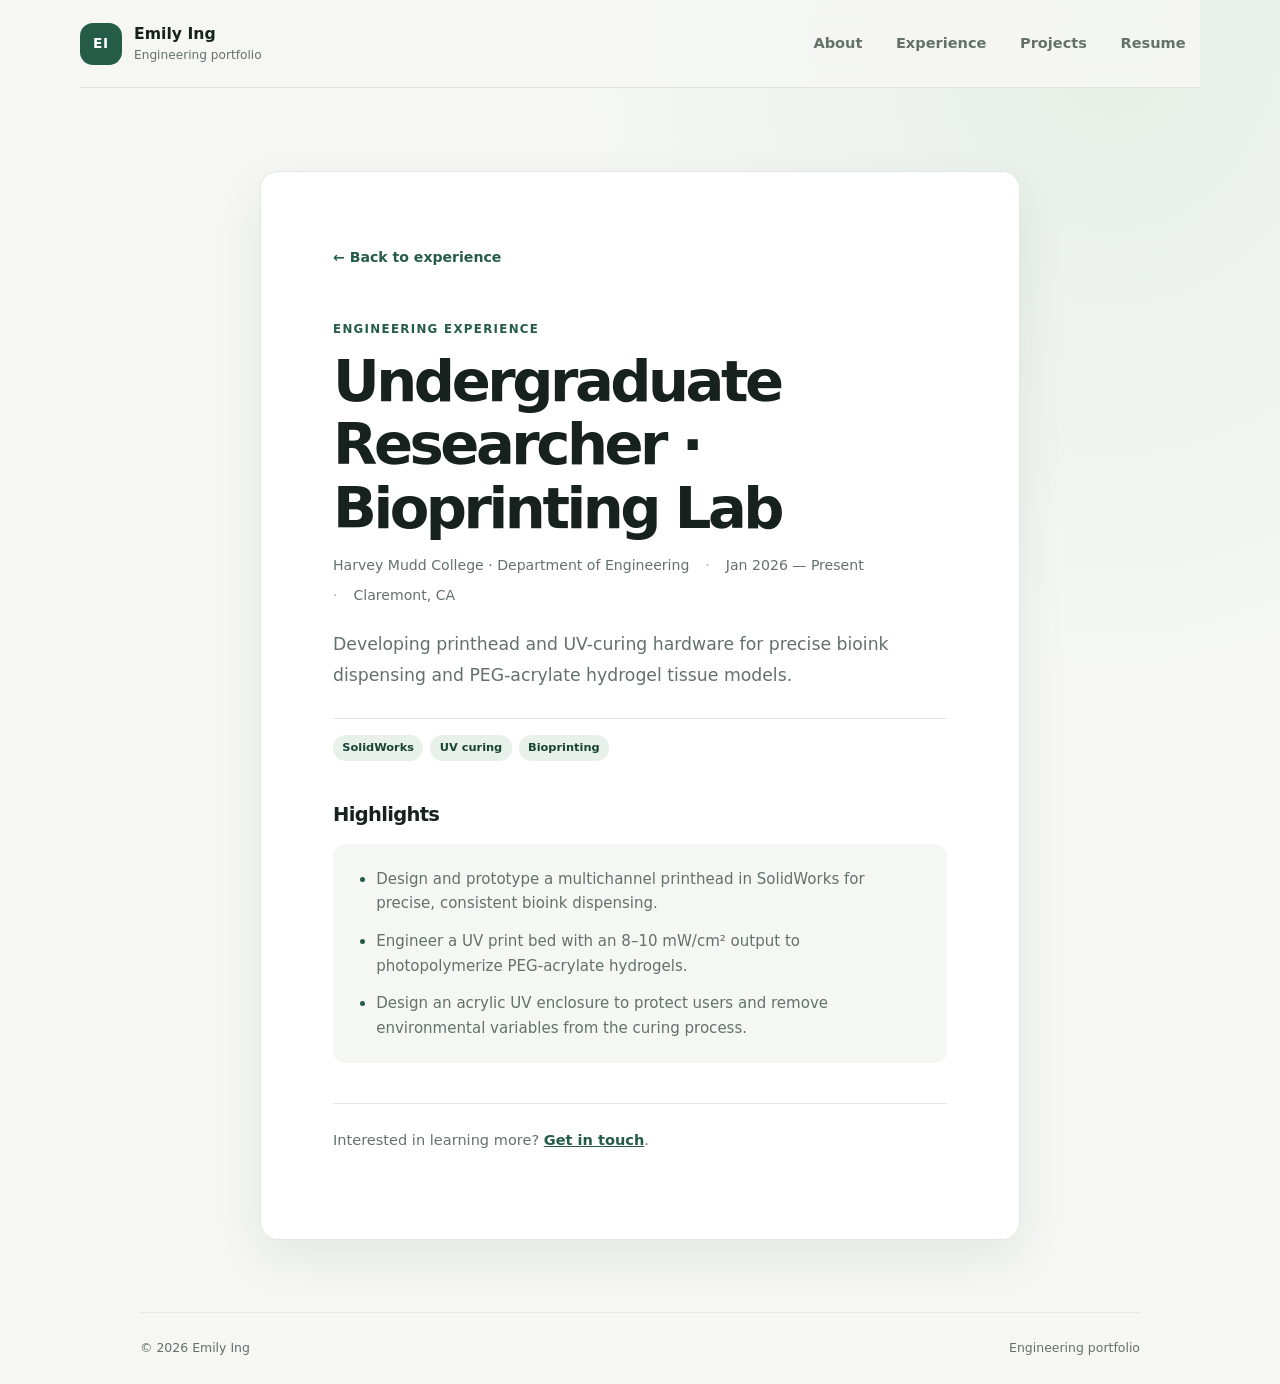
==== experience/bioprinting-research.html @ 5436297a "Add public engineering portfolio and detail pages Co-authored-by: Copilot <223556219+Copilot@users.n" ====
<!doctype html>
<html lang="en">
  <head>
    <meta charset="utf-8">
    <meta name="viewport" content="width=device-width, initial-scale=1">
    <meta name="description" content="Bioprinting research on multichannel printheads, UV curing, and hydrogel tissue models.">
    <meta name="theme-color" content="#f6f7f4">
    <title>Undergraduate Researcher, Bioprinting Lab | Emily Ing</title>
    <link rel="stylesheet" href="../styles.css">
    <link rel="stylesheet" href="../detail.css">
    <script src="../detail.js" defer></script>
  </head>
  <body data-detail-id="bioprinting-research">
    <a class="skip-link" href="#main">Skip to content</a>
    <header class="site-header">
      <a class="brand" href="../index.html#about" aria-label="Emily Ing, About"><span class="brand-mark" aria-hidden="true">EI</span><span class="brand-copy"><strong>Emily Ing</strong><span>Engineering portfolio</span></span></a>
      <nav class="section-nav" aria-label="Portfolio sections"><a class="nav-link" href="../index.html#about">About</a><a class="nav-link" href="../index.html#experience">Experience</a><a class="nav-link" href="../index.html#projects">Projects</a><a class="nav-link" href="../index.html#resume">Resume</a></nav>
    </header>
    <main id="main" class="page-shell content-panel">
      <article class="detail-panel">
        <a class="back-link" data-detail-back href="../index.html#experience">← Back to experience</a>
        <p class="eyebrow" data-detail-category>Engineering experience</p><h1 data-detail-title>Experience details</h1>
        <div class="detail-meta"><span data-detail-organization></span><span data-detail-date></span><span data-detail-location></span></div>
        <p class="detail-summary" data-detail-summary></p><div class="focus-tags detail-tags" data-detail-tags aria-label="Areas of work"></div>
        <section><h2>Highlights</h2><ul class="detail-highlights" data-detail-highlights></ul></section>
        <p class="detail-contact">Interested in learning more? <a href="mailto:jeing@g.hmc.edu">Get in touch</a>.</p>
      </article>
      <p data-detail-error hidden>Sorry, this portfolio page could not be found. <a href="../index.html">Return to the portfolio</a>.</p>
    </main>
    <footer class="site-footer"><span>© <span id="year">2026</span> Emily Ing</span><span>Engineering portfolio</span></footer>
  </body>
</html>
---- styles.css ----
:root {
  color-scheme: light;
  --ink: #17211d;
  --muted: #64716b;
  --paper: #f6f7f4;
  --surface: #ffffff;
  --line: #e2e8e3;
  --green: #245c48;
  --green-dark: #174433;
  --mint: #e7f0e9;
  --amber: #d89656;
  --shadow: 0 18px 48px rgba(27, 55, 42, 0.08);
  font-family: Inter, ui-sans-serif, system-ui, -apple-system, BlinkMacSystemFont, "Segoe UI", sans-serif;
}

* {
  box-sizing: border-box;
}

html {
  min-width: 320px;
  background: var(--paper);
  scroll-behavior: smooth;
}

body {
  min-width: 320px;
  margin: 0;
  color: var(--ink);
  background:
    radial-gradient(ellipse at 87% 2%, rgba(226, 237, 227, 0.8), transparent 34rem),
    var(--paper);
  font-size: 16px;
  line-height: 1.65;
}

a {
  color: inherit;
}

a:focus-visible {
  outline: 3px solid var(--amber);
  outline-offset: 4px;
  border-radius: 4px;
}

.skip-link {
  position: absolute;
  z-index: 3;
  top: 0.75rem;
  left: 0.75rem;
  padding: 0.65rem 1rem;
  transform: translateY(-160%);
  border-radius: 0.5rem;
  color: white;
  background: var(--green-dark);
}

.skip-link:focus {
  transform: translateY(0);
}

.site-header {
  position: sticky;
  z-index: 2;
  top: 0;
  display: flex;
  width: min(1120px, calc(100% - 48px));
  min-height: 88px;
  margin: 0 auto;
  align-items: center;
  justify-content: space-between;
  gap: 2rem;
  border-bottom: 1px solid rgba(218, 227, 219, 0.8);
  background: rgba(246, 247, 244, 0.92);
  backdrop-filter: blur(14px);
}

.brand {
  display: inline-flex;
  align-items: center;
  gap: 0.75rem;
  text-decoration: none;
}

.brand-mark {
  display: grid;
  width: 42px;
  height: 42px;
  place-items: center;
  border-radius: 13px;
  color: white;
  background: var(--green);
  font-size: 0.86rem;
  font-weight: 750;
  letter-spacing: 0.06em;
}

.brand-copy {
  display: grid;
  line-height: 1.25;
}

.brand-copy strong {
  font-size: 0.98rem;
}

.brand-copy > span {
  margin-top: 0.25rem;
  color: var(--muted);
  font-size: 0.76rem;
}

.section-nav {
  display: flex;
  align-items: center;
  gap: 0.3rem;
}

.nav-link {
  position: relative;
  padding: 0.65rem 0.9rem;
  border-radius: 999px;
  color: var(--muted);
  font-size: 0.91rem;
  font-weight: 600;
  text-decoration: none;
  transition: color 160ms ease, background 160ms ease;
}

.nav-link:hover,
.nav-link[aria-selected="true"] {
  color: var(--green-dark);
  background: var(--mint);
}

.page-shell {
  width: min(1000px, calc(100% - 48px));
  min-height: calc(100vh - 160px);
  margin: 0 auto;
}

.content-panel {
  padding: 5.2rem 0 4.5rem;
  animation: panel-in 240ms ease both;
}

.content-panel[hidden] {
  display: none;
}

@keyframes panel-in {
  from {
    opacity: 0;
    transform: translateY(7px);
  }
  to {
    opacity: 1;
    transform: translateY(0);
  }
}

.hero {
  display: grid;
  grid-template-columns: minmax(0, 1.45fr) minmax(250px, 0.75fr);
  align-items: center;
  gap: clamp(2.5rem, 8vw, 6.5rem);
  padding: 2.8rem 0 4rem;
}

.eyebrow {
  margin: 0 0 0.8rem;
  color: var(--green);
  font-size: 0.74rem;
  font-weight: 750;
  letter-spacing: 0.11em;
  line-height: 1.4;
  text-transform: uppercase;
}

.hero .eyebrow {
  display: flex;
  align-items: center;
  gap: 0.55rem;
}

.status-dot {
  width: 8px;
  height: 8px;
  border-radius: 50%;
  background: var(--amber);
  box-shadow: 0 0 0 4px rgba(216, 150, 86, 0.15);
}

h1,
h2,
p {
  margin-top: 0;
}

.hero h1 {
  margin-bottom: 1.2rem;
  font-size: clamp(2.65rem, 6vw, 4.5rem);
  font-weight: 730;
  letter-spacing: -0.065em;
  line-height: 1.06;
}

.hero h1 span {
  color: var(--green);
}

.hero-intro {
  max-width: 570px;
  margin-bottom: 1.8rem;
  color: var(--muted);
  font-size: 1.08rem;
  line-height: 1.8;
}

.hero-actions,
.resume-actions {
  display: flex;
  flex-wrap: wrap;
  align-items: center;
  gap: 1rem 1.4rem;
}

.button {
  display: inline-flex;
  min-height: 46px;
  align-items: center;
  justify-content: center;
  gap: 0.65rem;
  padding: 0.7rem 1.15rem;
  border: 1px solid transparent;
  border-radius: 8px;
  font-size: 0.91rem;
  font-weight: 650;
  text-decoration: none;
  transition: background 160ms ease, transform 160ms ease;
}

.button:hover {
  transform: translateY(-1px);
}

.button-primary {
  color: white;
  background: var(--green);
}

.button-primary:hover {
  background: var(--green-dark);
}

.button-light {
  color: var(--green-dark);
  background: white;
}

.text-link {
  color: var(--green);
  font-size: 0.91rem;
  font-weight: 650;
  text-decoration-thickness: 1px;
  text-underline-offset: 4px;
}

.hero-card {
  padding: 1.55rem;
  border: 1px solid rgba(220, 229, 221, 0.9);
  border-radius: 18px;
  background: rgba(255, 255, 255, 0.84);
  box-shadow: var(--shadow);
}

.card-label {
  margin-bottom: 1.15rem;
  color: var(--muted);
  font-size: 0.76rem;
  font-weight: 650;
  letter-spacing: 0.08em;
  text-transform: uppercase;
}

.stat {
  display: flex;
  align-items: center;
  gap: 1rem;
  padding: 0.85rem 0;
  border-top: 1px solid var(--line);
}

.stat-value {
  min-width: 68px;
  color: var(--green);
  font-size: 1.75rem;
  font-weight: 730;
  letter-spacing: -0.06em;
}

.stat-label {
  color: var(--muted);
  font-size: 0.83rem;
  line-height: 1.45;
}

.focus-tags,
.tag-list {
  display: flex;
  flex-wrap: wrap;
  gap: 0.45rem;
}

.focus-tags {
  padding-top: 1rem;
  border-top: 1px solid var(--line);
}

.focus-tags span,
.tag-list li {
  padding: 0.32rem 0.58rem;
  border-radius: 999px;
  color: var(--green-dark);
  background: var(--mint);
  font-size: 0.71rem;
  font-weight: 600;
  line-height: 1.35;
  list-style: none;
}

.about-grid {
  display: grid;
  grid-template-columns: 1fr 1fr;
  gap: 1rem;
}

.info-card {
  padding: 1.7rem;
  border: 1px solid var(--line);
  border-radius: 14px;
  background: var(--surface);
}

.accent-card {
  background: #edf2eb;
}

.info-card h2,
.resume-card h2,
.contact-card h2 {
  margin-bottom: 0.75rem;
  font-size: 1.28rem;
  letter-spacing: -0.035em;
  line-height: 1.3;
}

.info-card p:last-child,
.resume-card > p:not(.eyebrow) {
  margin-bottom: 0;
  color: var(--muted);
  font-size: 0.91rem;
}

.social-row {
  display: flex;
  flex-wrap: wrap;
  align-items: center;
  gap: 0.8rem 1.5rem;
  padding-top: 1.6rem;
  color: var(--muted);
  font-size: 0.84rem;
}

.social-row a {
  color: var(--green);
  font-weight: 650;
  text-decoration: none;
}

.social-row a:hover {
  text-decoration: underline;
  text-underline-offset: 4px;
}

.section-heading {
  max-width: 680px;
  margin-bottom: 2.8rem;
}

.section-heading h1 {
  margin-bottom: 0.65rem;
  font-size: clamp(2.4rem, 5vw, 3.5rem);
  letter-spacing: -0.06em;
  line-height: 1.1;
}

.section-heading > p:last-child {
  margin-bottom: 0;
  color: var(--muted);
  font-size: 1.03rem;
}

.timeline {
  border-top: 1px solid var(--line);
}

.timeline-item {
  display: grid;
  grid-template-columns: 180px minmax(0, 1fr);
  gap: 1.5rem;
  padding: 1.8rem 0;
  border-bottom: 1px solid var(--line);
  color: inherit;
  text-decoration: none;
  transition: background 160ms ease;
}

.timeline-item:hover {
  background: rgba(231, 240, 233, 0.55);
}

.timeline-date {
  padding-top: 0.25rem;
  color: var(--green);
  font-size: 0.82rem;
  font-weight: 650;
}

.timeline-content h2,
.project-card h2 {
  margin-bottom: 0.35rem;
  font-size: 1.16rem;
  letter-spacing: -0.025em;
  line-height: 1.35;
}

.organization {
  display: flex;
  flex-wrap: wrap;
  justify-content: space-between;
  gap: 0.25rem 1rem;
  margin-bottom: 0.8rem;
  color: var(--muted);
  font-size: 0.86rem;
}

.organization span {
  color: #78827d;
  font-size: 0.8rem;
}

.timeline-content ul {
  margin: 0;
  padding-left: 1.1rem;
  color: var(--muted);
  font-size: 0.89rem;
}

.timeline-content li + li {
  margin-top: 0.35rem;
}

.project-grid {
  display: grid;
  grid-template-columns: repeat(2, minmax(0, 1fr));
  gap: 1rem;
}

.project-card {
  display: flex;
  min-height: 260px;
  flex-direction: column;
  padding: 1.45rem;
  border: 1px solid var(--line);
  border-radius: 14px;
  background: var(--surface);
  color: inherit;
  text-decoration: none;
  transition: transform 160ms ease, box-shadow 160ms ease;
}

.project-card:hover {
  transform: translateY(-2px);
  box-shadow: var(--shadow);
}

.project-card:focus-visible,
.timeline-item:focus-visible {
  outline: 3px solid var(--amber);
  outline-offset: 4px;
}

.project-card:hover h2,
.timeline-item:hover h2 {
  color: var(--green);
}

.project-topline {
  display: flex;
  align-items: center;
  justify-content: space-between;
  margin-bottom: 1.2rem;
}

.project-number {
  color: var(--green);
  font-size: 0.78rem;
  font-weight: 750;
  letter-spacing: 0.08em;
}

.project-date {
  color: var(--muted);
  font-size: 0.76rem;
}

.project-card > p {
  margin-bottom: 1.2rem;
  color: var(--muted);
  font-size: 0.88rem;
}

.tag-list {
  margin: auto 0 0;
  padding: 0;
}

.tag-list li {
  font-size: 0.69rem;
}

.resume-grid {
  display: grid;
  grid-template-columns: 1fr 1fr;
  gap: 1rem;
}

.resume-card {
  position: relative;
  overflow: hidden;
  padding: 1.7rem;
  border: 1px solid var(--line);
  border-radius: 15px;
  background: var(--surface);
}

.resume-icon {
  display: grid;
  width: 44px;
  height: 44px;
  margin-bottom: 1.5rem;
  place-items: center;
  border-radius: 12px;
  color: var(--green);
  background: var(--mint);
  font-size: 0.83rem;
  font-weight: 750;
}

.resume-card h2 {
  margin-bottom: 0.55rem;
}

.resume-card .resume-actions {
  margin-top: 1.4rem;
  gap: 0.9rem 1.1rem;
}

.resume-actions .button {
  min-height: 42px;
  padding: 0.6rem 0.9rem;
  font-size: 0.83rem;
}

.resume-actions .text-link {
  font-size: 0.83rem;
}

.contact-card {
  display: flex;
  align-items: center;
  justify-content: space-between;
  gap: 1.5rem;
  margin-top: 1rem;
  padding: 1.5rem 1.7rem;
  border-radius: 15px;
  color: white;
  background: var(--green);
}

.contact-card .eyebrow {
  margin-bottom: 0.45rem;
  color: #c3ddc9;
}

.contact-card h2 {
  margin-bottom: 0;
  font-size: 1.15rem;
}

.site-footer {
  display: flex;
  width: min(1000px, calc(100% - 48px));
  min-height: 72px;
  margin: 0 auto;
  align-items: center;
  justify-content: space-between;
  gap: 1rem;
  border-top: 1px solid var(--line);
  color: var(--muted);
  font-size: 0.78rem;
}

@media (max-width: 700px) {
  .site-header {
    width: min(100% - 32px, 600px);
    min-height: 76px;
    gap: 0.5rem;
  }

  .brand {
    gap: 0.55rem;
  }

  .brand-mark {
    width: 37px;
    height: 37px;
  }

  .brand-copy > span {
    font-size: 0.68rem;
  }

  .section-nav {
    gap: 0;
  }

  .nav-link {
    padding: 0.55rem 0.58rem;
    font-size: 0.8rem;
  }

  .page-shell,
  .site-footer {
    width: min(100% - 32px, 600px);
  }

  .content-panel {
    padding-top: 3rem;
  }

  .hero {
    grid-template-columns: 1fr;
    gap: 2rem;
    padding-top: 1.5rem;
  }

  .hero-card {
    max-width: 440px;
  }

  .timeline-item {
    grid-template-columns: 1fr;
    gap: 0.45rem;
  }
}

@media (max-width: 500px) {
  .site-header {
    flex-wrap: wrap;
    justify-content: center;
    gap: 0.2rem;
    padding: 0.65rem 0 0.5rem;
  }

  .brand {
    width: 100%;
    justify-content: center;
  }

  .section-nav {
    width: 100%;
    justify-content: space-between;
  }

  .nav-link {
    padding: 0.42rem 0.58rem;
  }

  .hero h1 {
    font-size: clamp(2.55rem, 12vw, 3.5rem);
  }

  .about-grid,
  .project-grid,
  .resume-grid {
    grid-template-columns: 1fr;
  }

  .project-card {
    min-height: 230px;
  }

  .contact-card,
  .site-footer {
    align-items: flex-start;
    flex-direction: column;
  }

  .contact-card {
    padding: 1.3rem;
  }

  .site-footer {
    justify-content: center;
    padding: 1rem 0;
  }
}

@media (prefers-reduced-motion: reduce) {
  *,
  *::before,
  *::after {
    scroll-behavior: auto !important;
    animation-duration: 0.01ms !important;
    animation-iteration-count: 1 !important;
    transition-duration: 0.01ms !important;
  }
}
---- detail.css ----
.detail-panel {
  max-width: 760px;
  margin: 0 auto;
  padding: clamp(2.2rem, 7vw, 4.5rem);
  border: 1px solid var(--line);
  border-radius: 18px;
  background: var(--surface);
  box-shadow: var(--shadow);
}

.back-link {
  display: inline-flex;
  margin-bottom: 3.2rem;
  align-items: center;
  gap: 0.45rem;
  color: var(--green);
  font-size: 0.88rem;
  font-weight: 650;
  text-decoration: none;
}

.back-link:hover {
  text-decoration: underline;
  text-underline-offset: 4px;
}

.detail-panel h1 {
  max-width: 650px;
  margin-bottom: 0.9rem;
  font-size: clamp(2.2rem, 6vw, 3.6rem);
  letter-spacing: -0.06em;
  line-height: 1.1;
}

.detail-meta {
  display: flex;
  flex-wrap: wrap;
  gap: 0.4rem 1rem;
  margin-bottom: 1.35rem;
  color: var(--muted);
  font-size: 0.88rem;
}

.detail-meta span + span::before {
  margin-right: 1rem;
  color: #a8b2ac;
  content: "\00b7";
}

.detail-summary {
  max-width: 640px;
  margin-bottom: 1.7rem;
  color: var(--muted);
  font-size: 1.08rem;
  line-height: 1.8;
}

.detail-tags {
  margin-bottom: 2.4rem;
}

.detail-tags:empty {
  display: none;
}

.detail-panel h2 {
  margin-bottom: 0.8rem;
  font-size: 1.22rem;
  letter-spacing: -0.035em;
}

.detail-highlights {
  display: grid;
  gap: 0.8rem;
  margin: 0;
  padding: 1.4rem 1.5rem 1.4rem 2.7rem;
  border-radius: 12px;
  color: var(--muted);
  background: #f5f7f4;
  font-size: 0.94rem;
}

.detail-highlights li::marker {
  color: var(--green);
}

.detail-contact {
  margin-top: 2.5rem;
  padding-top: 1.5rem;
  border-top: 1px solid var(--line);
  color: var(--muted);
  font-size: 0.91rem;
}

.detail-contact a {
  color: var(--green);
  font-weight: 650;
}

@media (max-width: 500px) {
  .detail-panel {
    padding: 1.5rem;
  }

  .back-link {
    margin-bottom: 2.2rem;
  }

  .detail-meta span + span::before {
    margin-right: 0.65rem;
  }
}
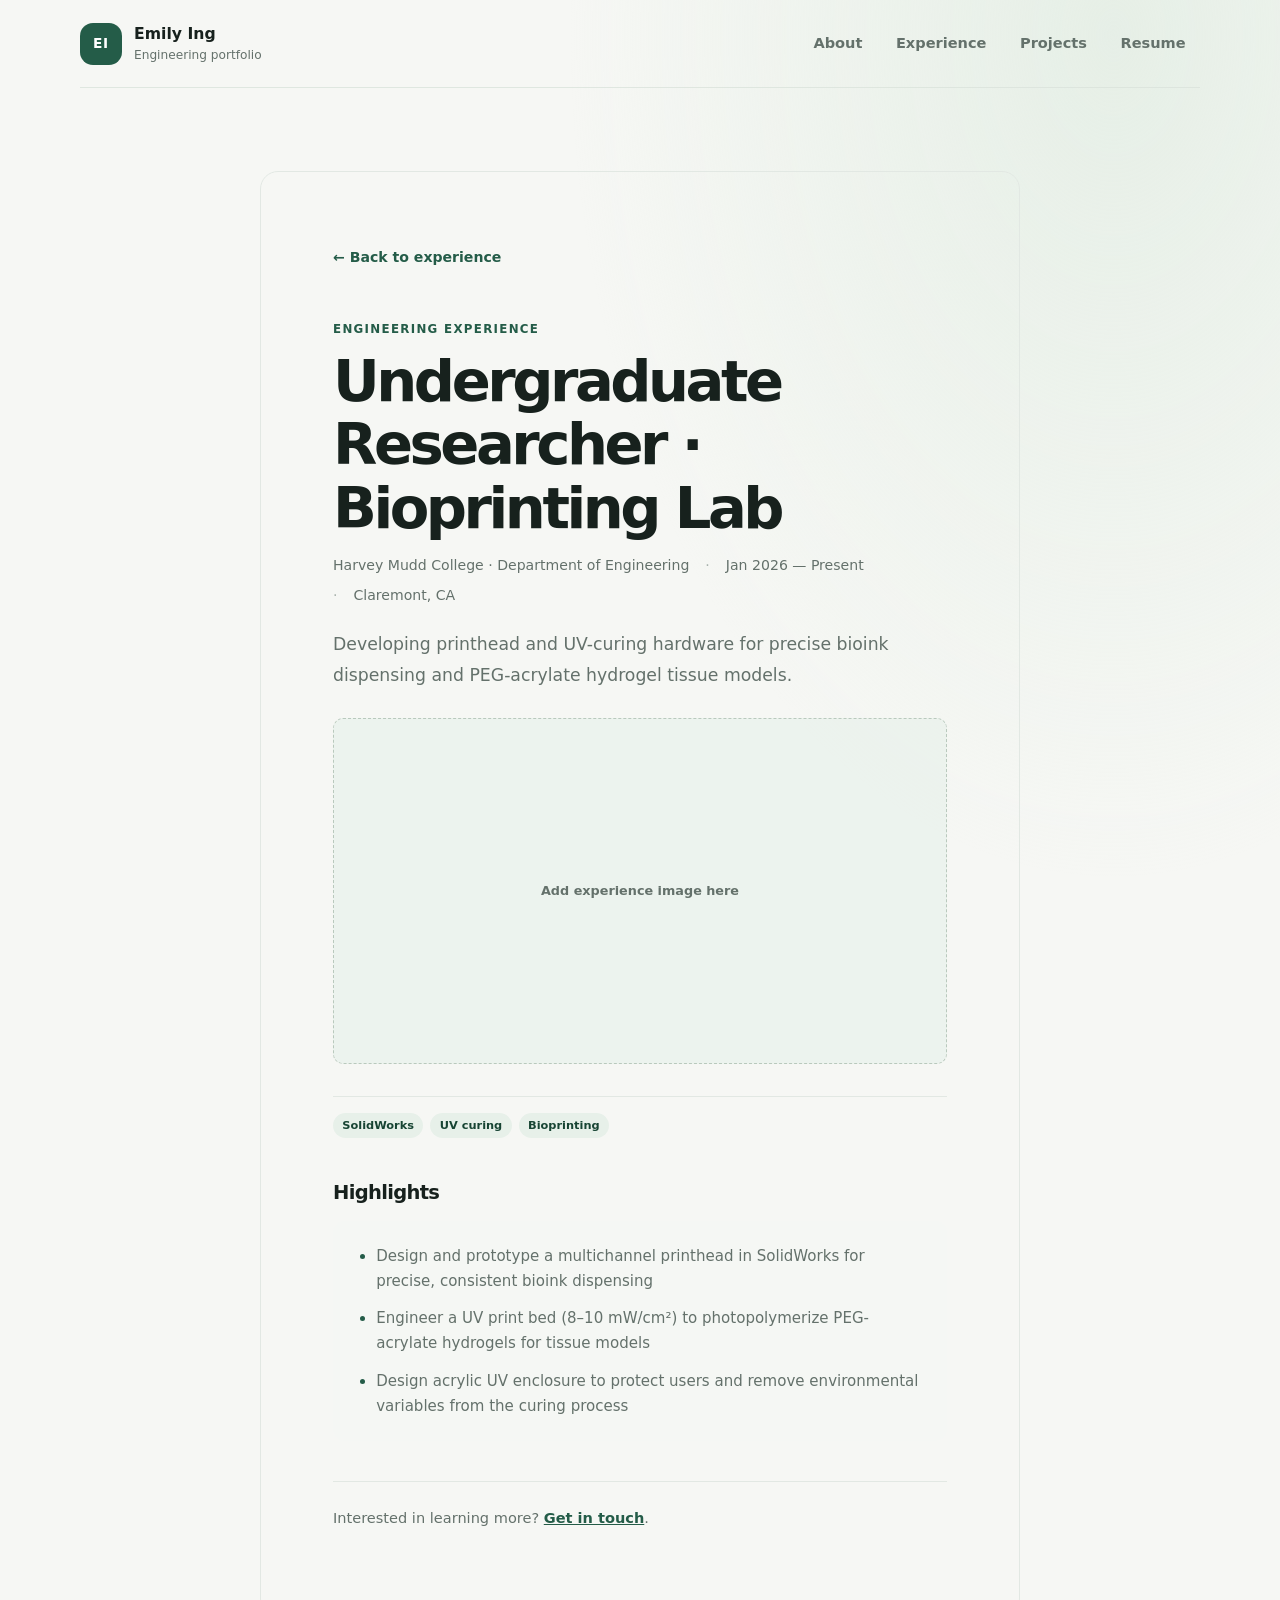
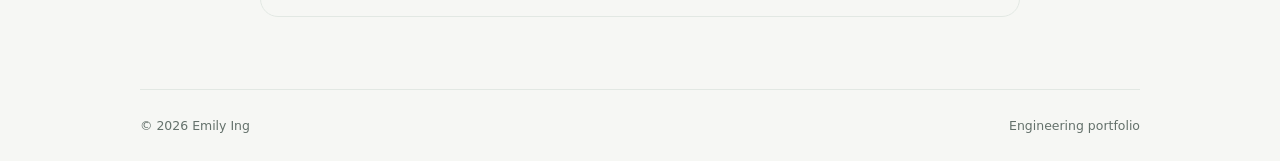
==== commit 57200b77: "fixed images" ====
--- a/experience/bioprinting-research.html
+++ b/experience/bioprinting-research.html
@@ -21,7 +21,10 @@
         <a class="back-link" data-detail-back href="../index.html#experience">← Back to experience</a>
         <p class="eyebrow" data-detail-category>Engineering experience</p><h1 data-detail-title>Experience details</h1>
         <div class="detail-meta"><span data-detail-organization></span><span data-detail-date></span><span data-detail-location></span></div>
-        <p class="detail-summary" data-detail-summary></p><div class="focus-tags detail-tags" data-detail-tags aria-label="Areas of work"></div>
+        <p class="detail-summary" data-detail-summary></p>
+        <!-- Replace this placeholder with an img, e.g. <img class="media-placeholder detail-image-placeholder" src="../assets/images/bioprinting-research.jpg" alt="Description">. -->
+        <div class="media-placeholder detail-image-placeholder" role="img" aria-label="Experience image placeholder">Add experience image here</div>
+        <div class="focus-tags detail-tags" data-detail-tags aria-label="Areas of work"></div>
         <section><h2>Highlights</h2><ul class="detail-highlights" data-detail-highlights></ul></section>
         <p class="detail-contact">Interested in learning more? <a href="mailto:jeing@g.hmc.edu">Get in touch</a>.</p>
       </article>
--- a/styles.css
+++ b/styles.css
@@ -72,8 +72,7 @@
   justify-content: space-between;
   gap: 2rem;
   border-bottom: 1px solid rgba(218, 227, 219, 0.8);
-  background: rgba(246, 247, 244, 0.92);
-  backdrop-filter: blur(14px);
+  background: transparent;
 }
 
 .brand {
@@ -462,6 +461,25 @@
   margin-top: 0.35rem;
 }
 
+.media-placeholder {
+  display: grid;
+  width: 100%;
+  aspect-ratio: 16 / 9;
+  margin-bottom: 1.2rem;
+  place-items: center;
+  border: 1px dashed #b9c9bd;
+  border-radius: 10px;
+  color: var(--muted);
+  background: rgba(231, 240, 233, 0.6);
+  font-size: 0.8rem;
+  font-weight: 600;
+}
+
+img.media-placeholder {
+  display: block;
+  object-fit: cover;
+}
+
 .project-grid {
   display: grid;
   grid-template-columns: repeat(2, minmax(0, 1fr));
@@ -470,7 +488,7 @@
 
 .project-card {
   display: flex;
-  min-height: 260px;
+  min-height: 360px;
   flex-direction: column;
   padding: 1.45rem;
   border: 1px solid var(--line);
@@ -533,7 +551,8 @@
 
 .resume-grid {
   display: grid;
-  grid-template-columns: 1fr 1fr;
+  grid-template-columns: minmax(0, 1fr);
+  max-width: 520px;
   gap: 1rem;
 }
 
@@ -700,7 +719,7 @@
   }
 
   .project-card {
-    min-height: 230px;
+    min-height: 320px;
   }
 
   .contact-card,
--- a/detail.css
+++ b/detail.css
@@ -4,8 +4,8 @@
   padding: clamp(2.2rem, 7vw, 4.5rem);
   border: 1px solid var(--line);
   border-radius: 18px;
-  background: var(--surface);
-  box-shadow: var(--shadow);
+  /* background: var(--surface); */
+  /* box-shadow: var(--shadow); */
 }
 
 .back-link {
@@ -53,6 +53,10 @@
   color: var(--muted);
   font-size: 1.08rem;
   line-height: 1.8;
+}
+
+.detail-image-placeholder {
+  margin-bottom: 2rem;
 }
 
 .detail-tags {
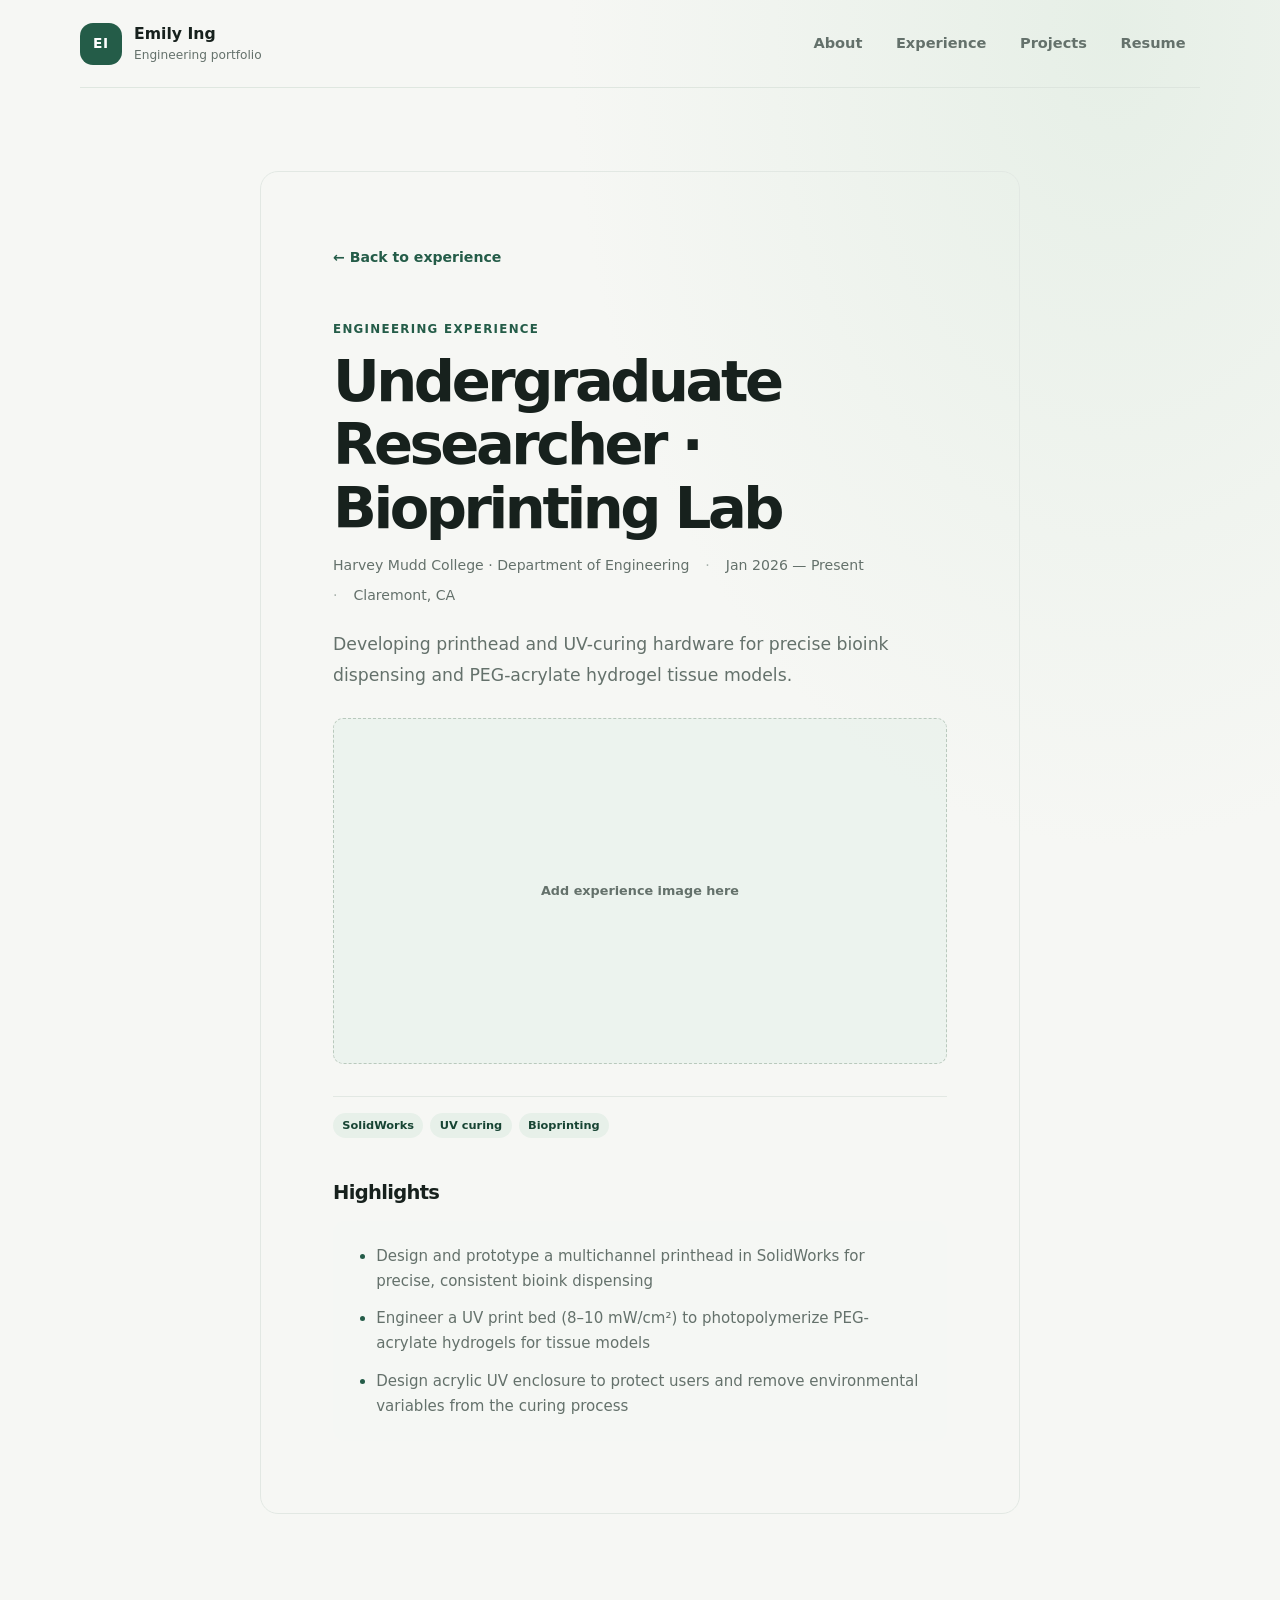
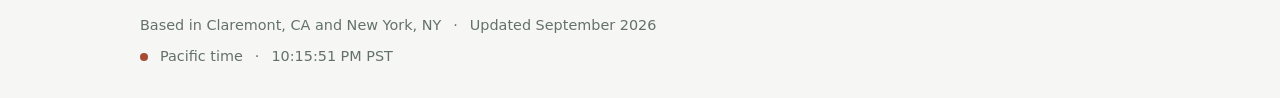
==== commit faf224d3: "fixed formatting" ====
--- a/experience/bioprinting-research.html
+++ b/experience/bioprinting-research.html
@@ -9,6 +9,7 @@
     <link rel="stylesheet" href="../styles.css">
     <link rel="stylesheet" href="../detail.css">
     <script src="../detail.js" defer></script>
+    <script src="../footer.js" defer></script>
   </head>
   <body data-detail-id="bioprinting-research">
     <a class="skip-link" href="#main">Skip to content</a>
@@ -26,10 +27,12 @@
         <div class="media-placeholder detail-image-placeholder" role="img" aria-label="Experience image placeholder">Add experience image here</div>
         <div class="focus-tags detail-tags" data-detail-tags aria-label="Areas of work"></div>
         <section><h2>Highlights</h2><ul class="detail-highlights" data-detail-highlights></ul></section>
-        <p class="detail-contact">Interested in learning more? <a href="mailto:jeing@g.hmc.edu">Get in touch</a>.</p>
       </article>
       <p data-detail-error hidden>Sorry, this portfolio page could not be found. <a href="../index.html">Return to the portfolio</a>.</p>
     </main>
-    <footer class="site-footer"><span>© <span id="year">2026</span> Emily Ing</span><span>Engineering portfolio</span></footer>
+    <footer class="site-footer">
+      <div class="footer-meta"><span>Based in Claremont, CA and New York, NY</span><span aria-hidden="true">·</span><span>Updated September 2026</span></div>
+      <div class="footer-time"><span class="footer-time-dot" aria-hidden="true"></span><span>Pacific time</span><span aria-hidden="true">·</span><time id="pacific-time" aria-label="Current time in the Pacific time zone"></time></div>
+    </footer>
   </body>
 </html>
--- a/styles.css
+++ b/styles.css
@@ -621,15 +621,31 @@
 
 .site-footer {
   display: flex;
+  flex-direction: column;
   width: min(1000px, calc(100% - 48px));
-  min-height: 72px;
+  min-height: 112px;
   margin: 0 auto;
-  align-items: center;
-  justify-content: space-between;
-  gap: 1rem;
-  border-top: 1px solid var(--line);
-  color: var(--muted);
-  font-size: 0.78rem;
+  align-items: flex-start;
+  justify-content: center;
+  gap: 0.45rem;
+  padding: 1.4rem 0;
+  color: var(--muted);
+  font-size: 0.9rem;
+}
+
+.footer-meta,
+.footer-time {
+  display: flex;
+  flex-wrap: wrap;
+  align-items: center;
+  gap: 0.25rem 0.75rem;
+}
+
+.footer-time-dot {
+  width: 8px;
+  height: 8px;
+  border-radius: 50%;
+  background: #a64c32;
 }
 
 @media (max-width: 700px) {
@@ -722,8 +738,7 @@
     min-height: 320px;
   }
 
-  .contact-card,
-  .site-footer {
+  .contact-card {
     align-items: flex-start;
     flex-direction: column;
   }
@@ -733,7 +748,6 @@
   }
 
   .site-footer {
-    justify-content: center;
     padding: 1rem 0;
   }
 }
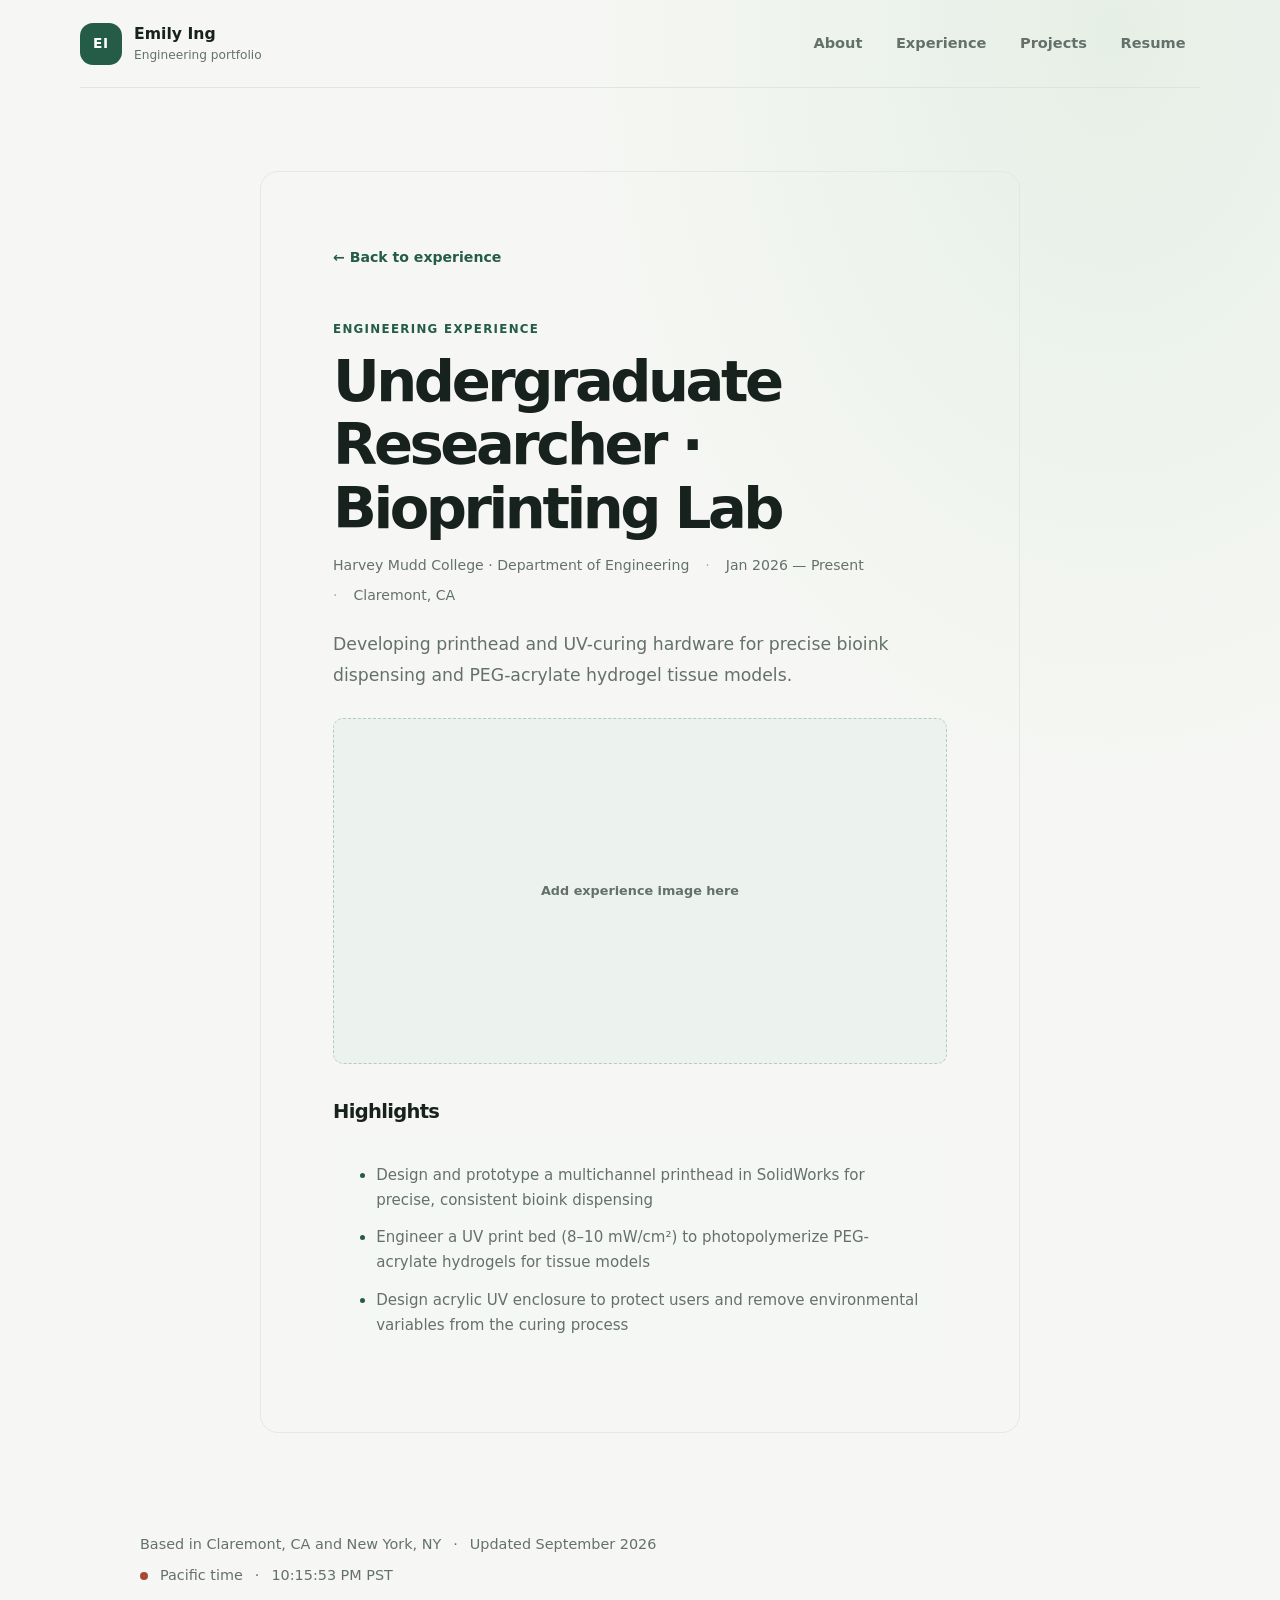
==== commit d9ccae15: "fixed resume size and got rid of tags" ====
--- a/experience/bioprinting-research.html
+++ b/experience/bioprinting-research.html
@@ -25,7 +25,6 @@
         <p class="detail-summary" data-detail-summary></p>
         <!-- Replace this placeholder with an img, e.g. <img class="media-placeholder detail-image-placeholder" src="../assets/images/bioprinting-research.jpg" alt="Description">. -->
         <div class="media-placeholder detail-image-placeholder" role="img" aria-label="Experience image placeholder">Add experience image here</div>
-        <div class="focus-tags detail-tags" data-detail-tags aria-label="Areas of work"></div>
         <section><h2>Highlights</h2><ul class="detail-highlights" data-detail-highlights></ul></section>
       </article>
       <p data-detail-error hidden>Sorry, this portfolio page could not be found. <a href="../index.html">Return to the portfolio</a>.</p>
--- a/styles.css
+++ b/styles.css
@@ -61,9 +61,7 @@
 }
 
 .site-header {
-  position: sticky;
-  z-index: 2;
-  top: 0;
+  position: static;
   display: flex;
   width: min(1120px, calc(100% - 48px));
   min-height: 88px;
@@ -135,28 +133,15 @@
 
 .page-shell {
   width: min(1000px, calc(100% - 48px));
-  min-height: calc(100vh - 160px);
   margin: 0 auto;
 }
 
 .content-panel {
   padding: 5.2rem 0 4.5rem;
-  animation: panel-in 240ms ease both;
 }
 
 .content-panel[hidden] {
   display: none;
-}
-
-@keyframes panel-in {
-  from {
-    opacity: 0;
-    transform: translateY(7px);
-  }
-  to {
-    opacity: 1;
-    transform: translateY(0);
-  }
 }
 
 .hero {
@@ -165,6 +150,32 @@
   align-items: center;
   gap: clamp(2.5rem, 8vw, 6.5rem);
   padding: 2.8rem 0 4rem;
+}
+
+.hero-portrait {
+  display: flex;
+  justify-content: center;
+}
+
+.portrait-placeholder {
+  display: grid;
+  width: min(100%, 300px);
+  aspect-ratio: 1;
+  margin: 0 auto;
+  place-items: center;
+  border: 5px solid var(--mint);
+  border-radius: 50%;
+  outline: 1px solid var(--line);
+  outline-offset: 5px;
+  color: var(--muted);
+  background: #edf2eb;
+  font-size: 0.85rem;
+  font-weight: 600;
+}
+
+img.portrait-placeholder {
+  display: block;
+  object-fit: cover;
 }
 
 .eyebrow {
@@ -217,12 +228,16 @@
   line-height: 1.8;
 }
 
-.hero-actions,
-.resume-actions {
-  display: flex;
-  flex-wrap: wrap;
-  align-items: center;
-  gap: 1rem 1.4rem;
+.hero-intro-followup {
+  display: block;
+  margin-top: 0.6rem;
+}
+
+.hero-explore {
+  display: block;
+  margin-bottom: 0;
+  color: var(--muted);
+  font-size: 0.96rem;
 }
 
 .button {
@@ -305,30 +320,6 @@
   line-height: 1.45;
 }
 
-.focus-tags,
-.tag-list {
-  display: flex;
-  flex-wrap: wrap;
-  gap: 0.45rem;
-}
-
-.focus-tags {
-  padding-top: 1rem;
-  border-top: 1px solid var(--line);
-}
-
-.focus-tags span,
-.tag-list li {
-  padding: 0.32rem 0.58rem;
-  border-radius: 999px;
-  color: var(--green-dark);
-  background: var(--mint);
-  font-size: 0.71rem;
-  font-weight: 600;
-  line-height: 1.35;
-  list-style: none;
-}
-
 .about-grid {
   display: grid;
   grid-template-columns: 1fr 1fr;
@@ -347,7 +338,6 @@
 }
 
 .info-card h2,
-.resume-card h2,
 .contact-card h2 {
   margin-bottom: 0.75rem;
   font-size: 1.28rem;
@@ -355,8 +345,7 @@
   line-height: 1.3;
 }
 
-.info-card p:last-child,
-.resume-card > p:not(.eyebrow) {
+.info-card p:last-child {
   margin-bottom: 0;
   color: var(--muted);
   font-size: 0.91rem;
@@ -381,6 +370,15 @@
 .social-row a:hover {
   text-decoration: underline;
   text-underline-offset: 4px;
+}
+
+.social-row .contact-email {
+  text-decoration: underline;
+  text-underline-offset: 3px;
+}
+
+.contact-sentence {
+  flex-basis: 100%;
 }
 
 .section-heading {
@@ -540,61 +538,40 @@
   font-size: 0.88rem;
 }
 
-.tag-list {
-  margin: auto 0 0;
-  padding: 0;
-}
-
-.tag-list li {
-  font-size: 0.69rem;
-}
-
-.resume-grid {
-  display: grid;
-  grid-template-columns: minmax(0, 1fr);
-  max-width: 520px;
-  gap: 1rem;
-}
-
-.resume-card {
+#panel-resume .section-heading {
+  margin-bottom: 3.8rem;
+}
+
+#panel-resume .section-heading h1 {
+  font-size: clamp(2.6rem, 5vw, 3rem);
+}
+
+#panel-resume .section-heading > p:last-child {
+  font-size: 1.15rem;
+}
+
+.resume-download-link {
+  color: #a64c32;
+  text-decoration-thickness: 1px;
+  text-underline-offset: 3px;
+}
+
+.resume-viewer-wrap {
   position: relative;
-  overflow: hidden;
-  padding: 1.7rem;
-  border: 1px solid var(--line);
-  border-radius: 15px;
-  background: var(--surface);
-}
-
-.resume-icon {
-  display: grid;
-  width: 44px;
-  height: 44px;
-  margin-bottom: 1.5rem;
-  place-items: center;
-  border-radius: 12px;
-  color: var(--green);
-  background: var(--mint);
-  font-size: 0.83rem;
-  font-weight: 750;
-}
-
-.resume-card h2 {
-  margin-bottom: 0.55rem;
-}
-
-.resume-card .resume-actions {
-  margin-top: 1.4rem;
-  gap: 0.9rem 1.1rem;
-}
-
-.resume-actions .button {
-  min-height: 42px;
-  padding: 0.6rem 0.9rem;
-  font-size: 0.83rem;
-}
-
-.resume-actions .text-link {
-  font-size: 0.83rem;
+  left: 50%;
+  width: min(800px, calc(100vw - 64px));
+  margin: 0;
+  transform: translateX(-50%);
+}
+
+.resume-viewer {
+  display: block;
+  width: 100%;
+  height: auto;
+  aspect-ratio: 8.5 / 11;
+  border: 0;
+  border-radius: 10px;
+  background: #3c3c3c;
 }
 
 .contact-card {
@@ -729,8 +706,7 @@
   }
 
   .about-grid,
-  .project-grid,
-  .resume-grid {
+  .project-grid {
     grid-template-columns: 1fr;
   }
 
@@ -749,6 +725,10 @@
 
   .site-footer {
     padding: 1rem 0;
+  }
+
+  .resume-viewer-wrap {
+    width: calc(100vw - 24px);
   }
 }
 
--- a/detail.css
+++ b/detail.css
@@ -59,14 +59,6 @@
   margin-bottom: 2rem;
 }
 
-.detail-tags {
-  margin-bottom: 2.4rem;
-}
-
-.detail-tags:empty {
-  display: none;
-}
-
 .detail-panel h2 {
   margin-bottom: 0.8rem;
   font-size: 1.22rem;
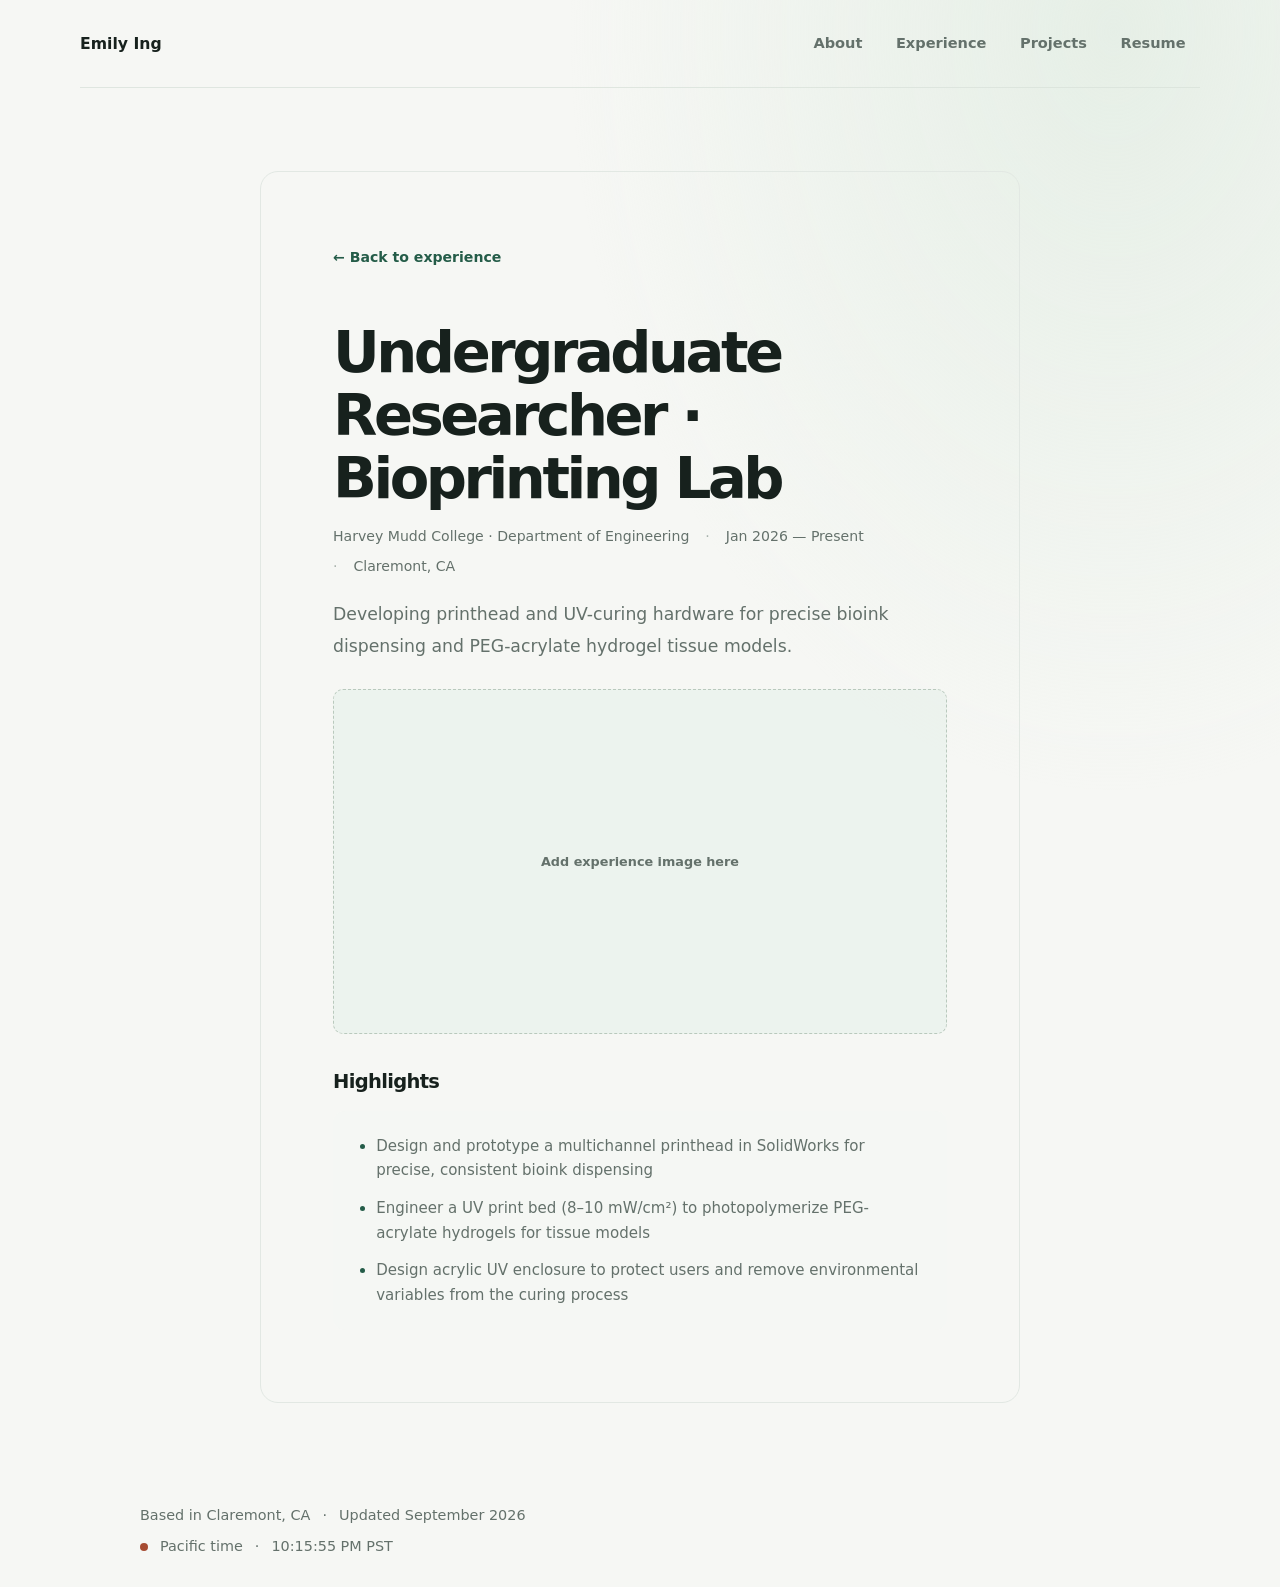
==== commit 68b06b80: "got rid of unnecessary captions" ====
--- a/experience/bioprinting-research.html
+++ b/experience/bioprinting-research.html
@@ -14,13 +14,13 @@
   <body data-detail-id="bioprinting-research">
     <a class="skip-link" href="#main">Skip to content</a>
     <header class="site-header">
-      <a class="brand" href="../index.html#about" aria-label="Emily Ing, About"><span class="brand-mark" aria-hidden="true">EI</span><span class="brand-copy"><strong>Emily Ing</strong><span>Engineering portfolio</span></span></a>
+      <a class="brand" href="../index.html#about" aria-label="Emily Ing, About"><span class="brand-copy"><strong>Emily Ing</strong></span></a>
       <nav class="section-nav" aria-label="Portfolio sections"><a class="nav-link" href="../index.html#about">About</a><a class="nav-link" href="../index.html#experience">Experience</a><a class="nav-link" href="../index.html#projects">Projects</a><a class="nav-link" href="../index.html#resume">Resume</a></nav>
     </header>
     <main id="main" class="page-shell content-panel">
       <article class="detail-panel">
         <a class="back-link" data-detail-back href="../index.html#experience">← Back to experience</a>
-        <p class="eyebrow" data-detail-category>Engineering experience</p><h1 data-detail-title>Experience details</h1>
+        <h1 data-detail-title>Experience details</h1>
         <div class="detail-meta"><span data-detail-organization></span><span data-detail-date></span><span data-detail-location></span></div>
         <p class="detail-summary" data-detail-summary></p>
         <!-- Replace this placeholder with an img, e.g. <img class="media-placeholder detail-image-placeholder" src="../assets/images/bioprinting-research.jpg" alt="Description">. -->
@@ -30,7 +30,7 @@
       <p data-detail-error hidden>Sorry, this portfolio page could not be found. <a href="../index.html">Return to the portfolio</a>.</p>
     </main>
     <footer class="site-footer">
-      <div class="footer-meta"><span>Based in Claremont, CA and New York, NY</span><span aria-hidden="true">·</span><span>Updated September 2026</span></div>
+      <div class="footer-meta"><span>Based in Claremont, CA</span><span aria-hidden="true">·</span><span>Updated September 2026</span></div>
       <div class="footer-time"><span class="footer-time-dot" aria-hidden="true"></span><span>Pacific time</span><span aria-hidden="true">·</span><time id="pacific-time" aria-label="Current time in the Pacific time zone"></time></div>
     </footer>
   </body>
--- a/styles.css
+++ b/styles.css
@@ -571,7 +571,7 @@
   aspect-ratio: 8.5 / 11;
   border: 0;
   border-radius: 10px;
-  background: #3c3c3c;
+  background: var(--paper);
 }
 
 .contact-card {
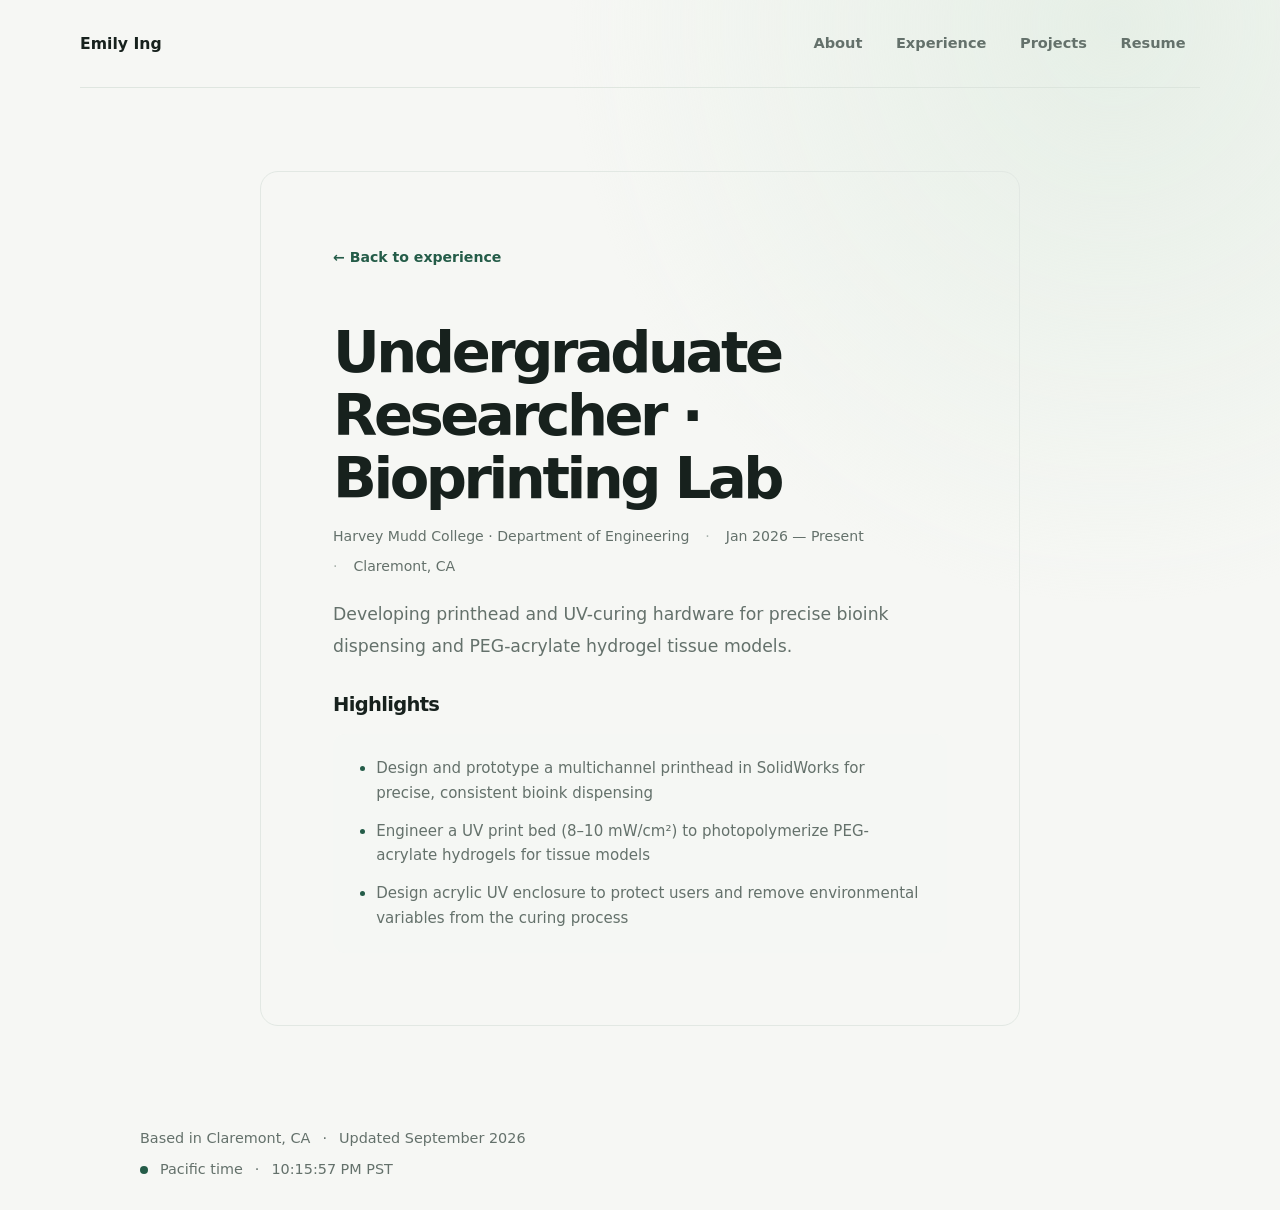
==== commit 74120caa: "formatting changes" ====
--- a/experience/bioprinting-research.html
+++ b/experience/bioprinting-research.html
@@ -24,7 +24,6 @@
         <div class="detail-meta"><span data-detail-organization></span><span data-detail-date></span><span data-detail-location></span></div>
         <p class="detail-summary" data-detail-summary></p>
         <!-- Replace this placeholder with an img, e.g. <img class="media-placeholder detail-image-placeholder" src="../assets/images/bioprinting-research.jpg" alt="Description">. -->
-        <div class="media-placeholder detail-image-placeholder" role="img" aria-label="Experience image placeholder">Add experience image here</div>
         <section><h2>Highlights</h2><ul class="detail-highlights" data-detail-highlights></ul></section>
       </article>
       <p data-detail-error hidden>Sorry, this portfolio page could not be found. <a href="../index.html">Return to the portfolio</a>.</p>
--- a/styles.css
+++ b/styles.css
@@ -478,6 +478,12 @@
   object-fit: cover;
 }
 
+.project-card img.media-placeholder {
+  aspect-ratio: 4 / 3;
+  object-fit: contain;
+  border: 1px solid var(--line);
+}
+
 .project-grid {
   display: grid;
   grid-template-columns: repeat(2, minmax(0, 1fr));
@@ -551,7 +557,7 @@
 }
 
 .resume-download-link {
-  color: #a64c32;
+  color: var(--green);
   text-decoration-thickness: 1px;
   text-underline-offset: 3px;
 }
@@ -622,7 +628,7 @@
   width: 8px;
   height: 8px;
   border-radius: 50%;
-  background: #a64c32;
+  background: var(--green);
 }
 
 @media (max-width: 700px) {
--- a/detail.css
+++ b/detail.css
@@ -8,6 +8,10 @@
   /* box-shadow: var(--shadow); */
 }
 
+body[data-detail-id="fpga-display-keypad"] .detail-panel {
+  max-width: 900px;
+}
+
 .back-link {
   display: inline-flex;
   margin-bottom: 3.2rem;
@@ -41,6 +45,10 @@
   font-size: 0.88rem;
 }
 
+.project-detail .detail-meta [data-detail-date] {
+  margin-left: auto;
+}
+
 .detail-meta span + span::before {
   margin-right: 1rem;
   color: #a8b2ac;
@@ -55,8 +63,97 @@
   line-height: 1.8;
 }
 
-.detail-image-placeholder {
+.detail-panel .detail-image-placeholder {
+  display: block;
+  width: 100%;
+  height: auto;
+  max-height: min(640px, 70vh);
+  aspect-ratio: auto;
   margin-bottom: 2rem;
+  border: 0;
+  background: transparent;
+  object-fit: contain;
+  object-position: center;
+}
+
+.detail-video-gallery {
+  display: grid;
+  grid-template-columns: 1fr;
+  gap: 1.5rem;
+  margin-bottom: 2rem;
+}
+
+.detail-video-item {
+  min-width: 0;
+}
+
+.detail-video-button {
+  position: relative;
+  overflow: hidden;
+  padding: 0;
+  border: 1px solid var(--line);
+  border-radius: 10px;
+  color: white;
+  background: #17231c;
+  cursor: pointer;
+  text-align: left;
+}
+
+.detail-video-button:focus-visible {
+  outline: 3px solid var(--amber);
+  outline-offset: 4px;
+}
+
+.detail-video {
+  display: block;
+  width: 100%;
+  height: auto;
+  max-height: min(720px, 80vh);
+  aspect-ratio: auto;
+  object-fit: contain;
+}
+
+.detail-video-controls {
+  display: grid;
+  grid-template-columns: minmax(0, 1fr) auto;
+  align-items: center;
+  gap: 0.75rem;
+  margin-top: 0.65rem;
+}
+
+.detail-video-seek {
+  width: 100%;
+  margin: 0;
+  accent-color: var(--green);
+  cursor: pointer;
+}
+
+.detail-video-seek:disabled {
+  cursor: wait;
+}
+
+.detail-video-seek:focus-visible {
+  outline: 3px solid var(--amber);
+  outline-offset: 3px;
+}
+
+.detail-video-time {
+  min-width: 5.5rem;
+  color: var(--muted);
+  font-size: 0.82rem;
+  font-variant-numeric: tabular-nums;
+  text-align: right;
+}
+
+.detail-video-button span {
+  position: absolute;
+  right: 0;
+  bottom: 0;
+  left: 0;
+  padding: 0.6rem 0.8rem;
+  background: linear-gradient(transparent, rgba(0, 0, 0, 0.8));
+  font-size: 0.85rem;
+  font-weight: 650;
 }
 
 .detail-panel h2 {
@@ -80,6 +177,17 @@
   color: var(--green);
 }
 
+.detail-writeup {
+  margin: 1.5rem 0 0;
+  padding-top: 1rem;
+  border-top: 1px solid var(--line);
+}
+
+.detail-writeup a {
+  color: var(--green);
+  font-weight: 650;
+}
+
 .detail-contact {
   margin-top: 2.5rem;
   padding-top: 1.5rem;
